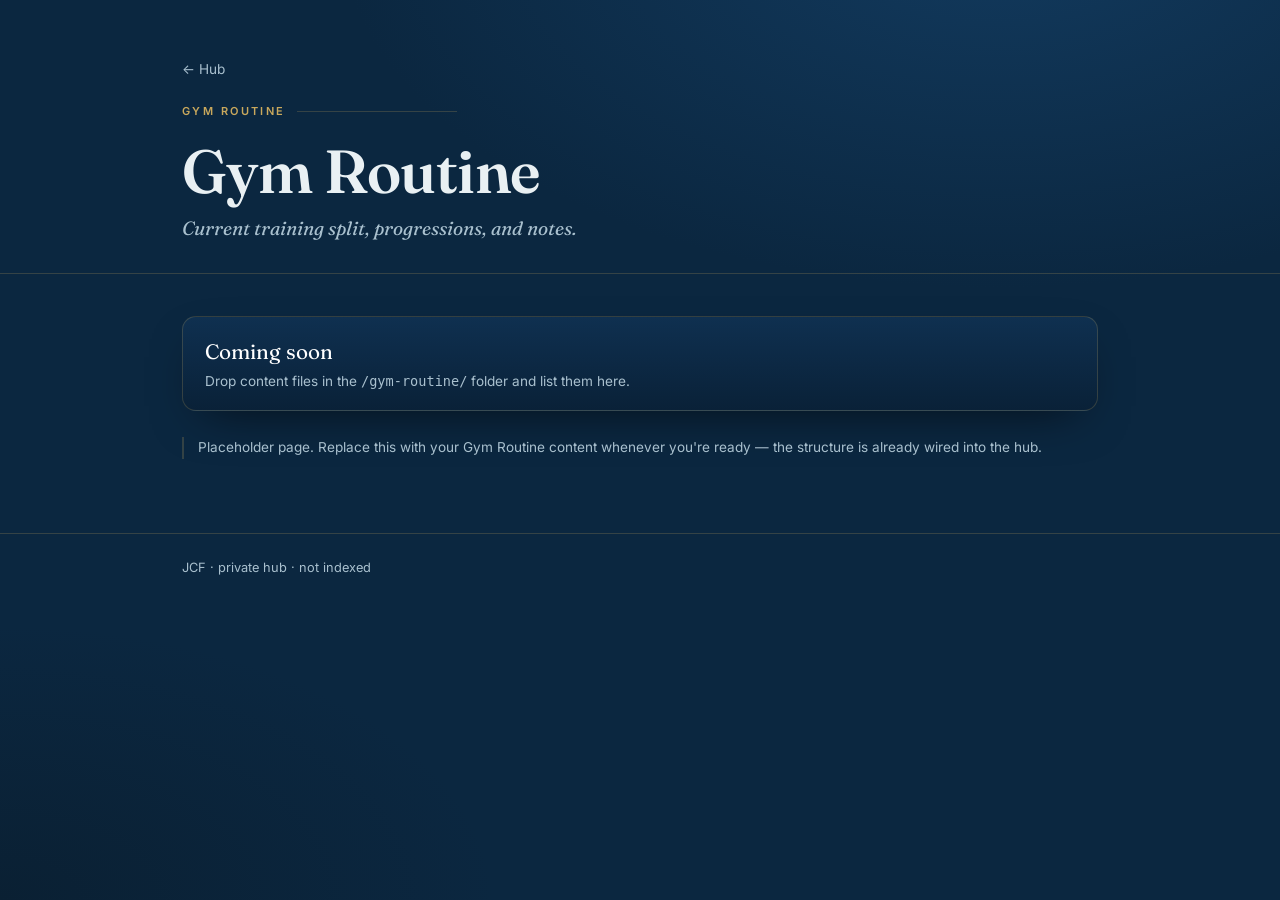
==== gym-routine/index.html @ 521d9b28 "Add files via upload" ====
<!DOCTYPE html>
<html lang="en">
<head>
<meta charset="UTF-8">
<meta name="viewport" content="width=device-width, initial-scale=1.0">
<meta name="robots" content="noindex, nofollow">
<title>Gym Routine · JCF</title>
<link rel="stylesheet" href="/assets/hub.css">
</head>
<body>
  <header class="h">
    <div class="wrap">
      <a class="back" href="../hub-655b3b7228/">&larr; Hub</a>
      <div class="eyebrow">Gym Routine</div>
      <h1 class="title">Gym Routine</h1>
      <div class="sub">Current training split, progressions, and notes.</div>
    </div>
  </header>
  <main>
    <div class="wrap">
      <div class="rows">
        <div class="row">
          <div class="meta">
            <div class="nm">Coming soon</div>
            <div class="dt">Drop content files in the <span class="mono">/gym-routine/</span> folder and list them here.</div>
          </div>
        </div>
      </div>
      <p class="note">Placeholder page. Replace this with your Gym Routine content whenever you're ready &mdash; the structure is already wired into the hub.</p>
    </div>
  </main>
  <footer><div class="wrap">JCF &middot; private hub &middot; not indexed</div></footer>
</body>
</html>
---- assets/hub.css ----
/* jcf-hub — shared styles (navy & brass) */
@import url('https://fonts.googleapis.com/css2?family=Fraunces:opsz,wght@9..144,400;9..144,500;9..144,600;9..144,700&family=Inter:wght@400;500;600&display=swap');

:root{
  --ink:#0B2740; --abyss:#071B2E; --panel:#0F3050; --panel-2:#12395E;
  --brass:#C9A85C; --brass-soft:#E4CD97; --foam:#E9F0F3; --foam-dim:#A9C0CE;
  --coral:#E58A63; --line:rgba(201,168,92,.22); --line-soft:rgba(169,192,206,.14);
  --shadow:0 18px 50px -22px rgba(0,0,0,.7); --r:14px;
}
*{box-sizing:border-box}
html{scroll-behavior:smooth}
@media (prefers-reduced-motion:reduce){html{scroll-behavior:auto}}
body{
  margin:0;min-height:100vh;color:var(--foam);
  font-family:'Inter',system-ui,-apple-system,sans-serif;font-size:16px;line-height:1.6;
  -webkit-font-smoothing:antialiased;background-attachment:fixed;
  background:
    radial-gradient(1100px 600px at 78% -8%, #123a5e 0%, rgba(18,58,94,0) 60%),
    radial-gradient(900px 500px at 0% 100%, #0a2033 0%, rgba(10,32,51,0) 55%),
    var(--ink);
}
.wrap{max-width:960px;margin:0 auto;padding:0 22px}
a{color:var(--brass-soft);text-decoration:none}
a:hover{color:#fff}
h1,h2,h3{font-family:'Fraunces',Georgia,serif;font-weight:600;line-height:1.1;margin:0}
.eyebrow{font-size:11px;letter-spacing:.22em;text-transform:uppercase;color:var(--brass);font-weight:600}
.mono{font-family:ui-monospace,'SF Mono',Menlo,Consolas,monospace}

/* header */
header.h{padding:56px 0 30px;border-bottom:1px solid var(--line)}
header.h .eyebrow{display:flex;align-items:center;gap:11px}
header.h .eyebrow::after{content:"";height:1px;flex:1;max-width:160px;background:var(--line)}
h1.title{font-size:clamp(2.4rem,7vw,3.8rem);letter-spacing:-.01em;margin:.3em 0 .12em}
.sub{color:var(--foam-dim);font-family:'Fraunces',serif;font-style:italic;font-size:clamp(1rem,2.3vw,1.2rem)}
main{padding:34px 0 60px}

/* tiles */
.tiles{display:grid;grid-template-columns:repeat(auto-fit,minmax(220px,1fr));gap:16px;margin-top:8px}
.tile{display:block;background:linear-gradient(180deg,var(--panel),var(--abyss) 135%);
  border:1px solid var(--line);border-radius:var(--r);padding:24px;box-shadow:var(--shadow);
  transition:transform .16s ease,border-color .16s ease}
.tile:hover{transform:translateY(-3px);border-color:var(--brass);text-decoration:none}
.tile .ic{font-size:1.7rem}
.tile h3{font-size:1.5rem;margin:14px 0 4px;color:#fff}
.tile p{color:var(--foam-dim);font-size:.9rem;margin:0}
.tile .go{display:inline-block;margin-top:14px;color:var(--brass-soft);font-size:.85rem;font-weight:500}
.tile.soon{opacity:.6;pointer-events:none}
.tile.soon .go{color:var(--foam-dim)}

/* list rows (section index) */
.rows{display:grid;gap:12px;margin-top:8px}
.row{display:flex;justify-content:space-between;align-items:center;gap:16px;flex-wrap:wrap;
  background:linear-gradient(180deg,var(--panel),var(--abyss) 140%);border:1px solid var(--line);
  border-radius:var(--r);padding:18px 22px;box-shadow:var(--shadow)}
.row .meta .nm{font-family:'Fraunces',serif;font-size:1.3rem;color:#fff}
.row .meta .dt{color:var(--foam-dim);font-size:.85rem;margin-top:2px}
.row .acts{display:flex;gap:9px;flex-wrap:wrap}
.btn{display:inline-flex;align-items:center;gap:8px;border:1px solid var(--brass);color:var(--brass-soft);
  border-radius:10px;padding:8px 15px;font-size:.85rem;font-weight:500;transition:.15s}
.btn:hover{background:var(--brass);color:var(--abyss);text-decoration:none}
.btn.lock{border-color:var(--line-soft);color:var(--foam-dim)}
.btn.lock:hover{background:var(--panel-2);color:#fff;border-color:var(--foam-dim)}

.back{display:inline-block;margin-bottom:22px;color:var(--foam-dim);font-size:.85rem}
.back:hover{color:var(--brass-soft)}
.note{color:var(--foam-dim);font-size:.85rem;margin-top:26px;border-left:2px solid var(--line);padding-left:14px}
footer{border-top:1px solid var(--line);padding:24px 0 50px;color:var(--foam-dim);font-size:.8rem}
:focus-visible{outline:2px solid var(--brass-soft);outline-offset:3px;border-radius:4px}
::selection{background:var(--brass);color:var(--abyss)}
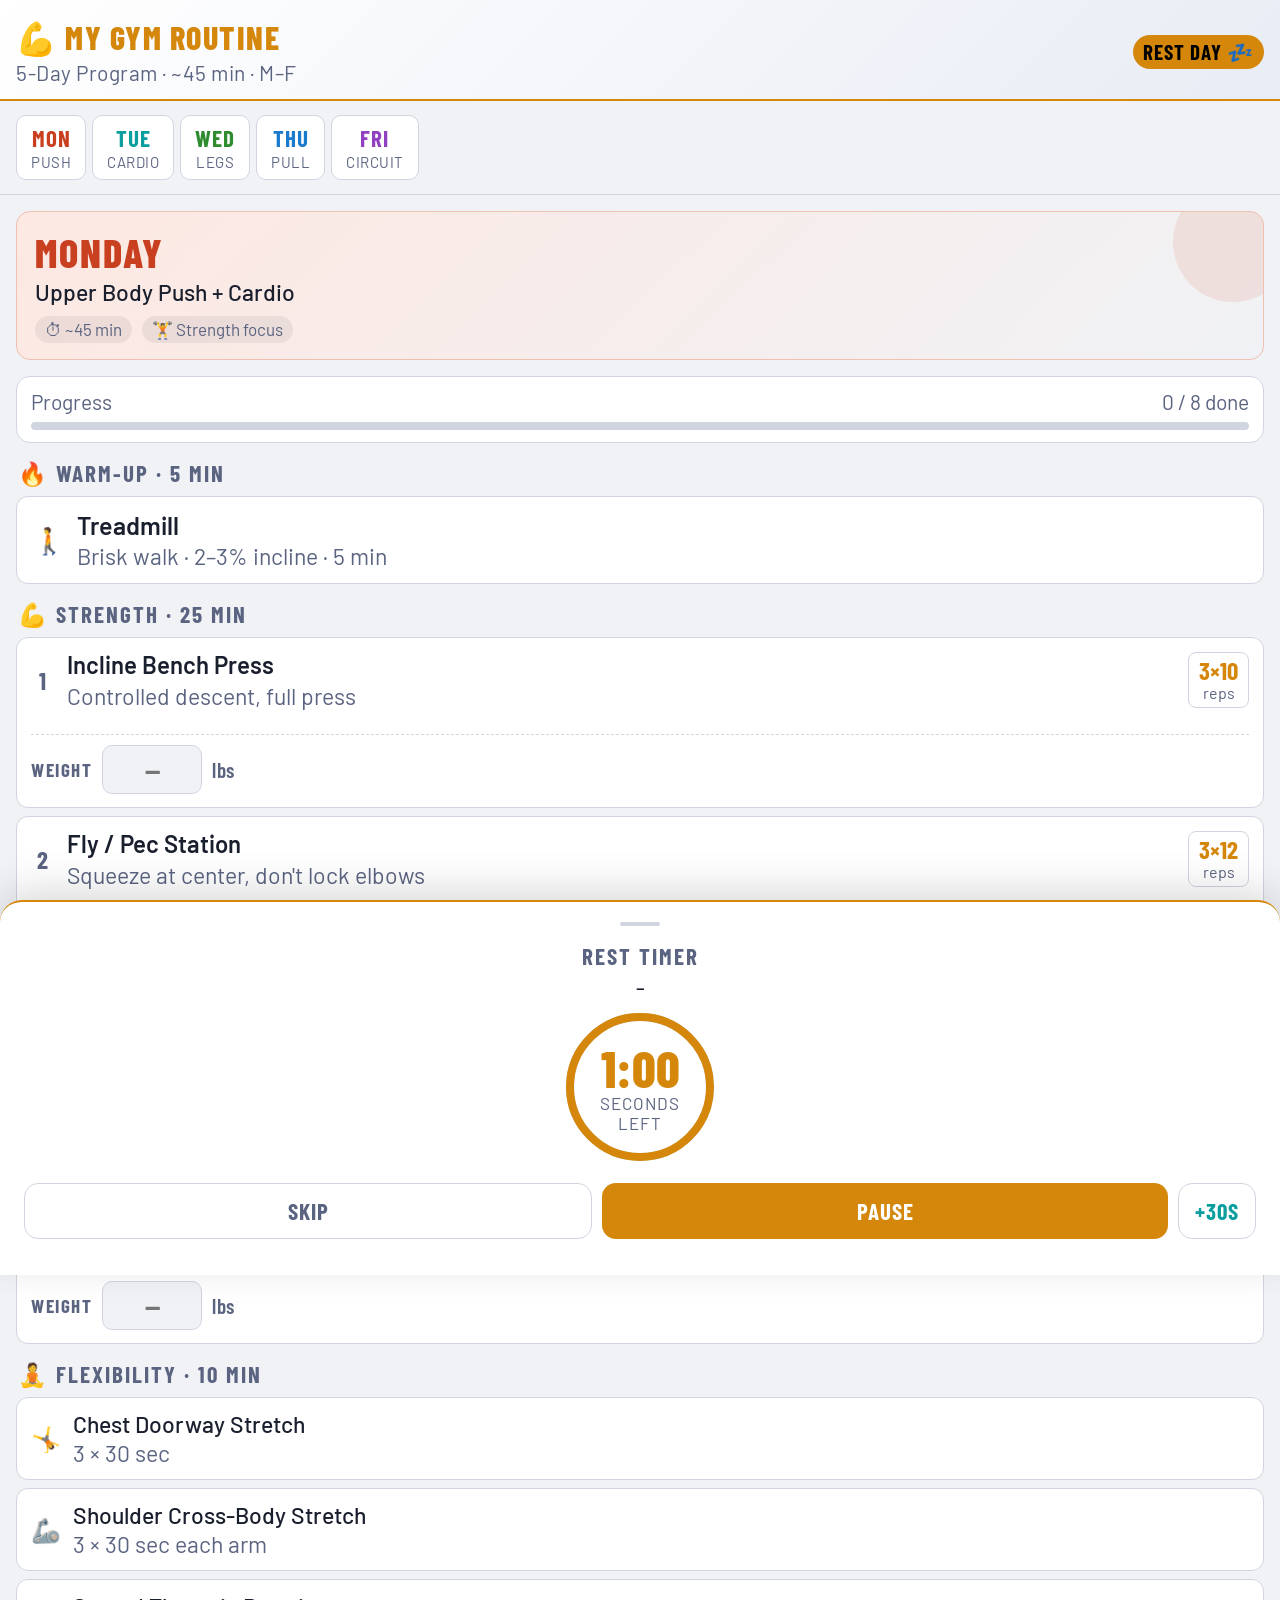
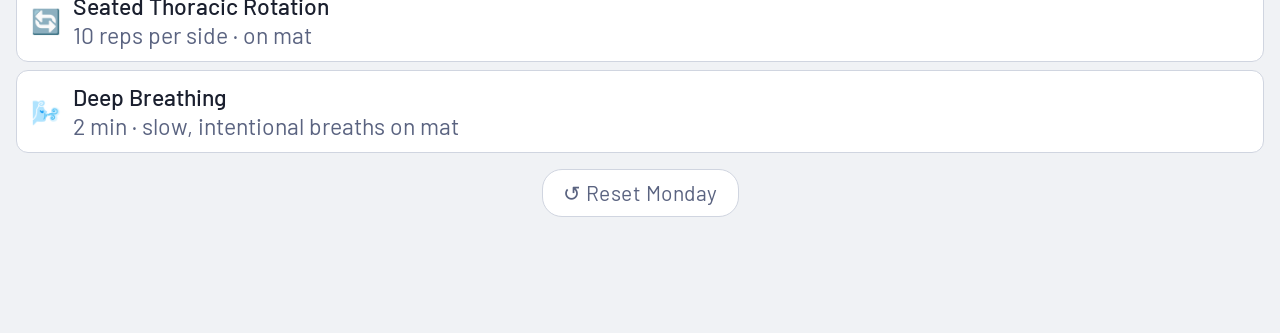
==== commit 9e9716ad: "Rename index (1).html to index.html" ====
--- a/gym-routine/index.html
+++ b/gym-routine/index.html
@@ -2,33 +2,452 @@
 <html lang="en">
 <head>
 <meta charset="UTF-8">
-<meta name="viewport" content="width=device-width, initial-scale=1.0">
-<meta name="robots" content="noindex, nofollow">
-<title>Gym Routine · JCF</title>
-<link rel="stylesheet" href="/assets/hub.css">
+<meta name="viewport" content="width=device-width, initial-scale=1.0, maximum-scale=1.0">
+<title>Your Gym Routine</title>
+<link href="https://fonts.googleapis.com/css2?family=Barlow+Condensed:wght@400;600;700;800&family=Barlow:wght@400;500;600&display=swap" rel="stylesheet">
+<style>
+  :root {
+    --bg: #f0f2f5;
+    --surface: #ffffff;
+    --card: #ffffff;
+    --border: #d0d5e0;
+    --accent: #d4870a;
+    --accent2: #0a9e9e;
+    --text: #1a1f2e;
+    --muted: #5a6380;
+    --push: #c94020;
+    --pull: #1a7acc;
+    --legs: #2e8c2e;
+    --cardio: #0a9e9e;
+    --circuit: #9040c0;
+  }
+
+  * { box-sizing: border-box; margin: 0; padding: 0; }
+
+  body {
+    background: var(--bg);
+    color: var(--text);
+    font-family: 'Barlow', sans-serif;
+    font-size: 25px;
+    min-height: 100vh;
+    padding-bottom: 80px;
+  }
+
+  .header {
+    background: linear-gradient(135deg, #ffffff 0%, #e8ecf4 100%);
+    border-bottom: 2px solid var(--accent);
+    padding: 18px 16px 14px;
+    position: sticky;
+    top: 0;
+    z-index: 100;
+  }
+  .header-top { display: flex; align-items: center; justify-content: space-between; }
+  .header h1 { font-family: 'Barlow Condensed', sans-serif; font-size: 32px; font-weight: 800; letter-spacing: 1.5px; text-transform: uppercase; color: var(--accent); }
+  .header p { font-size: 21px; color: var(--muted); margin-top: 2px; letter-spacing: 0.5px; }
+  .today-badge { background: var(--accent); color: #000; font-family: 'Barlow Condensed', sans-serif; font-weight: 700; font-size: 21px; padding: 4px 10px; border-radius: 20px; letter-spacing: 1px; text-transform: uppercase; }
+
+  .day-tabs { display: flex; gap: 6px; padding: 14px 16px 14px; overflow-x: auto; scrollbar-width: none; background: var(--bg); position: sticky; top: 72px; z-index: 99; border-bottom: 1px solid var(--border); }
+  .day-tabs::-webkit-scrollbar { display: none; }
+  .day-tab { flex-shrink: 0; background: var(--surface); border: 1.5px solid var(--border); border-radius: 10px; padding: 8px 14px; cursor: pointer; transition: all 0.2s; text-align: center; min-width: 58px; }
+  .day-tab .abbr { font-family: 'Barlow Condensed', sans-serif; font-size: 23px; font-weight: 700; letter-spacing: 1px; display: block; }
+  .day-tab .label { font-size: 15px; color: var(--muted); text-transform: uppercase; letter-spacing: 0.5px; display: block; margin-top: 1px; }
+  .day-tab.active { border-color: currentColor; background: var(--card); }
+  .day-tab.push { color: var(--push); } .day-tab.pull { color: var(--pull); } .day-tab.legs { color: var(--legs); } .day-tab.cardio { color: var(--cardio); } .day-tab.circuit { color: var(--circuit); }
+
+  .content { padding: 16px; }
+  .day-panel { display: none; }
+  .day-panel.active { display: block; }
+
+  .day-hero { border-radius: 14px; padding: 16px 18px; margin-bottom: 16px; position: relative; overflow: hidden; }
+  .day-hero::before { content: ''; position: absolute; top: -30px; right: -30px; width: 120px; height: 120px; border-radius: 50%; opacity: 0.1; background: currentColor; }
+  .day-hero.push { background: linear-gradient(135deg, #fde8e2, #f0f2f5); color: var(--push); border: 1px solid #f0c0b0; }
+  .day-hero.pull { background: linear-gradient(135deg, #e2eefa, #f0f2f5); color: var(--pull); border: 1px solid #b0ccee; }
+  .day-hero.legs { background: linear-gradient(135deg, #e2f0e2, #f0f2f5); color: var(--legs); border: 1px solid #b0d8b0; }
+  .day-hero.cardio { background: linear-gradient(135deg, #e0f4f4, #f0f2f5); color: var(--cardio); border: 1px solid #a0d8d8; }
+  .day-hero.circuit { background: linear-gradient(135deg, #f0e4fa, #f0f2f5); color: var(--circuit); border: 1px solid #d0a8ee; }
+  .day-hero .day-name { font-family: 'Barlow Condensed', sans-serif; font-size: 40px; font-weight: 800; text-transform: uppercase; letter-spacing: 2px; color: currentColor; }
+  .day-hero .day-focus { font-size: 23px; color: var(--text); margin-top: 2px; font-weight: 500; }
+  .day-hero .day-meta { display: flex; gap: 10px; margin-top: 10px; flex-wrap: wrap; }
+  .meta-pill { background: rgba(0,0,0,0.06); border-radius: 20px; padding: 3px 10px; font-size: 17px; color: var(--muted); }
+
+  .section { margin-bottom: 16px; }
+  .section-title { font-family: 'Barlow Condensed', sans-serif; font-size: 23px; font-weight: 700; letter-spacing: 2px; text-transform: uppercase; color: var(--muted); margin-bottom: 8px; padding-left: 2px; }
+
+  .exercise-list { display: flex; flex-direction: column; gap: 8px; }
+  .ex-card { background: var(--card); border: 1px solid var(--border); border-radius: 12px; padding: 13px 14px; display: flex; align-items: center; gap: 14px; cursor: pointer; transition: border-color 0.2s, background 0.2s; position: relative; }
+  .ex-card.done { opacity: 0.45; background: var(--surface); }
+  .ex-card.done .ex-name { text-decoration: line-through; }
+  .ex-num { font-family: 'Barlow Condensed', sans-serif; font-size: 25px; font-weight: 700; color: var(--muted); min-width: 22px; text-align: center; }
+  .ex-info { flex: 1; }
+  .ex-name { font-weight: 600; font-size: 24px; color: var(--text); line-height: 1.2; }
+  .ex-note { font-size: 23px; color: var(--muted); margin-top: 2px; }
+  .ex-badge { background: var(--surface); border: 1px solid var(--border); border-radius: 8px; padding: 5px 10px; text-align: center; flex-shrink: 0; }
+  .ex-badge .sets { font-family: 'Barlow Condensed', sans-serif; font-size: 25px; font-weight: 700; line-height: 1; color: var(--accent); }
+  .ex-badge .reps { font-size: 16px; color: var(--muted); }
+  .check-icon { position: absolute; right: 14px; top: 50%; transform: translateY(-50%); font-size: 21px; display: none; }
+  .ex-card.done .check-icon { display: block; }
+  .ex-card.done .ex-badge { display: none; }
+
+  .stretch-card { background: var(--card); border: 1px solid var(--border); border-radius: 12px; padding: 12px 14px; display: flex; align-items: center; gap: 12px; cursor: pointer; transition: opacity 0.2s; }
+  .stretch-card.done { opacity: 0.4; }
+  .stretch-card.done .stretch-name { text-decoration: line-through; }
+  .stretch-icon { font-size: 24px; min-width: 28px; text-align: center; }
+  .stretch-info { flex: 1; }
+  .stretch-name { font-size: 23px; font-weight: 500; }
+  .stretch-detail { font-size: 23px; color: var(--muted); margin-top: 1px; }
+  .stretch-check { font-size: 23px; margin-left: auto; display: none; }
+  .stretch-card.done .stretch-check { display: block; }
+
+  .circuit-card { background: var(--card); border: 1px solid var(--border); border-radius: 12px; padding: 13px 14px; display: flex; align-items: center; gap: 14px; cursor: pointer; }
+  .circuit-card.done { opacity: 0.4; }
+  .circuit-card.done .ex-name { text-decoration: line-through; }
+  .circuit-step { width: 36px; height: 36px; border-radius: 50%; background: var(--circuit); color: #fff; font-family: 'Barlow Condensed', sans-serif; font-size: 21px; font-weight: 800; display: flex; align-items: center; justify-content: center; flex-shrink: 0; }
+
+  .warmup-card { background: var(--card); border: 1px solid var(--border); border-radius: 12px; padding: 13px 16px; display: flex; align-items: center; gap: 12px; }
+  .warmup-icon { font-size: 26px; }
+  .warmup-text { font-size: 25px; }
+  .warmup-text strong { display: block; font-weight: 600; }
+  .warmup-text span { color: var(--muted); font-size: 23px; }
+
+  .progress-wrap { background: var(--surface); border-radius: 14px; padding: 12px 14px; margin-bottom: 16px; border: 1px solid var(--border); }
+  .progress-top { display: flex; justify-content: space-between; margin-bottom: 8px; font-size: 21px; color: var(--muted); }
+  .progress-bar-bg { background: var(--border); border-radius: 10px; height: 8px; overflow: hidden; }
+  .progress-bar-fill { height: 100%; border-radius: 10px; background: linear-gradient(90deg, var(--accent), var(--accent2)); transition: width 0.4s ease; }
+
+  .reset-btn { background: var(--surface); border: 1px solid var(--border); color: var(--muted); padding: 10px 20px; border-radius: 20px; font-family: 'Barlow', sans-serif; font-size: 21px; cursor: pointer; display: block; margin: 0 auto 20px; letter-spacing: 0.5px; }
+  .reset-btn:active { background: var(--card); }
+
+  .weight-row { display: flex; align-items: center; gap: 10px; margin-top: 10px; padding-top: 10px; border-top: 1px dashed var(--border); }
+  .weight-label { font-family: 'Barlow Condensed', sans-serif; font-size: 19px; font-weight: 700; letter-spacing: 1.5px; text-transform: uppercase; color: var(--muted); }
+  .weight-input { background: var(--bg); border: 1.5px solid var(--border); color: var(--accent); font-family: 'Barlow Condensed', sans-serif; font-weight: 700; font-size: 26px; padding: 8px 12px; border-radius: 10px; width: 100px; text-align: center; -moz-appearance: textfield; }
+  .weight-input::-webkit-outer-spin-button, .weight-input::-webkit-inner-spin-button { -webkit-appearance: none; margin: 0; }
+  .weight-input:focus { outline: none; border-color: var(--accent); background: #fff; }
+  .weight-unit { font-family: 'Barlow Condensed', sans-serif; font-size: 21px; font-weight: 600; color: var(--muted); letter-spacing: 0.5px; }
+  .weight-saved { margin-left: auto; font-size: 17px; color: var(--legs); opacity: 0; transition: opacity 0.3s; font-weight: 600; letter-spacing: 0.5px; }
+  .weight-saved.show { opacity: 1; }
+  .ex-card.has-weight, .circuit-card.has-weight { flex-wrap: wrap; }
+  .ex-card.has-weight > .ex-num, .ex-card.has-weight > .ex-info, .ex-card.has-weight > .ex-badge, .ex-card.has-weight > .check-icon { /* keep top row alignment */ }
+  .ex-card.has-weight .weight-row, .circuit-card.has-weight .weight-row { flex-basis: 100%; }
+  .ex-card.done .weight-row, .circuit-card.done .weight-row { opacity: 0.6; }
+
+  .tip-box { background: var(--card); border-left: 3px solid var(--accent); border-radius: 0 10px 10px 0; padding: 12px 14px; font-size: 19px; color: var(--muted); line-height: 1.5; margin-top: 8px; }
+  .tip-box strong { color: var(--accent); display: block; margin-bottom: 3px; font-size: 17px; letter-spacing: 1px; text-transform: uppercase; }
+  .divider { height: 1px; background: var(--border); margin: 14px 0; }
+
+  .timer-overlay { position: fixed; bottom: 0; left: 0; right: 0; z-index: 200; transform: translateY(100%); transition: transform 0.35s cubic-bezier(0.34, 1.56, 0.64, 1); }
+  .timer-overlay.visible { transform: translateY(0); }
+  .timer-sheet { background: #ffffff; border-top: 2px solid var(--accent); border-radius: 22px 22px 0 0; padding: 20px 24px 36px; box-shadow: 0 -10px 40px rgba(0,0,0,0.15); }
+  .timer-handle { width: 40px; height: 4px; background: var(--border); border-radius: 2px; margin: 0 auto 16px; }
+  .timer-label { font-family: 'Barlow Condensed', sans-serif; font-size: 23px; font-weight: 700; letter-spacing: 2px; text-transform: uppercase; color: var(--muted); text-align: center; margin-bottom: 6px; }
+  .timer-ring-wrap { display: flex; justify-content: center; margin: 8px 0 16px; }
+  .timer-ring { width: 160px; height: 160px; transform: rotate(-90deg); }
+  .timer-ring-bg { fill: none; stroke: var(--border); stroke-width: 8; }
+  .timer-ring-fill { fill: none; stroke: var(--accent); stroke-width: 8; stroke-linecap: round; stroke-dasharray: 440; stroke-dashoffset: 0; transition: stroke-dashoffset 1s linear, stroke 0.3s; }
+  .timer-ring-fill.urgent { stroke: #c94020; }
+  .timer-ring-container { position: relative; width: 160px; height: 160px; }
+  .timer-inner { position: absolute; top: 50%; left: 50%; transform: translate(-50%, -50%); text-align: center; }
+  .timer-count { font-family: 'Barlow Condensed', sans-serif; font-size: 52px; font-weight: 800; color: var(--accent); line-height: 1; transition: color 0.3s; }
+  .timer-count.urgent { color: #c94020; }
+  .timer-sublabel { font-size: 17px; color: var(--muted); letter-spacing: 1px; text-transform: uppercase; }
+  .timer-buttons { display: flex; gap: 10px; margin-top: 4px; }
+  .timer-btn { flex: 1; padding: 13px; border-radius: 14px; border: none; font-family: 'Barlow Condensed', sans-serif; font-size: 23px; font-weight: 700; letter-spacing: 1px; text-transform: uppercase; cursor: pointer; transition: opacity 0.15s, transform 0.1s; }
+  .timer-btn:active { transform: scale(0.97); opacity: 0.85; }
+  .timer-btn.primary { background: var(--accent); color: #fff; }
+  .timer-btn.secondary { background: var(--surface); color: var(--muted); border: 1px solid var(--border); }
+  .timer-btn.add { background: var(--surface); color: var(--accent2); border: 1px solid var(--border); flex: 0 0 auto; padding: 13px 16px; }
+  .timer-exercise-name { font-size: 19px; color: var(--text); text-align: center; margin-bottom: 2px; font-weight: 500; white-space: nowrap; overflow: hidden; text-overflow: ellipsis; }
+</style>
 </head>
 <body>
-  <header class="h">
-    <div class="wrap">
-      <a class="back" href="../hub-655b3b7228/">&larr; Hub</a>
-      <div class="eyebrow">Gym Routine</div>
-      <h1 class="title">Gym Routine</h1>
-      <div class="sub">Current training split, progressions, and notes.</div>
+
+<div class="header">
+  <div class="header-top">
+    <div>
+      <h1>💪 My Gym Routine</h1>
+      <p>5-Day Program · ~45 min · M–F</p>
     </div>
-  </header>
-  <main>
-    <div class="wrap">
-      <div class="rows">
-        <div class="row">
-          <div class="meta">
-            <div class="nm">Coming soon</div>
-            <div class="dt">Drop content files in the <span class="mono">/gym-routine/</span> folder and list them here.</div>
-          </div>
+    <div class="today-badge" id="todayBadge">Today</div>
+  </div>
+</div>
+
+<div class="day-tabs">
+  <div class="day-tab push" onclick="switchDay(0)"><span class="abbr">MON</span><span class="label">Push</span></div>
+  <div class="day-tab cardio" onclick="switchDay(1)"><span class="abbr">TUE</span><span class="label">Cardio</span></div>
+  <div class="day-tab legs" onclick="switchDay(2)"><span class="abbr">WED</span><span class="label">Legs</span></div>
+  <div class="day-tab pull" onclick="switchDay(3)"><span class="abbr">THU</span><span class="label">Pull</span></div>
+  <div class="day-tab circuit" onclick="switchDay(4)"><span class="abbr">FRI</span><span class="label">Circuit</span></div>
+</div>
+
+<div class="content">
+
+  <!-- MONDAY -->
+  <div class="day-panel push active" id="panel-0">
+    <div class="day-hero push"><div class="day-name">Monday</div><div class="day-focus">Upper Body Push + Cardio</div><div class="day-meta"><span class="meta-pill">⏱ ~45 min</span><span class="meta-pill">🏋️ Strength focus</span></div></div>
+    <div class="progress-wrap"><div class="progress-top"><span>Progress</span><span id="prog-0">0 / 8 done</span></div><div class="progress-bar-bg"><div class="progress-bar-fill" id="bar-0" style="width:0%"></div></div></div>
+    <div class="section"><div class="section-title">🔥 Warm-up · 5 min</div><div class="warmup-card"><div class="warmup-icon">🚶</div><div class="warmup-text"><strong>Treadmill</strong><span>Brisk walk · 2–3% incline · 5 min</span></div></div></div>
+    <div class="section"><div class="section-title">💪 Strength · 25 min</div><div class="exercise-list" id="ex-0">
+      <div class="ex-card has-weight" onclick="toggleEx(this,'0')"><div class="ex-num">1</div><div class="ex-info"><div class="ex-name">Incline Bench Press</div><div class="ex-note">Controlled descent, full press</div></div><div class="ex-badge"><div class="sets">3×10</div><div class="reps">reps</div></div><div class="check-icon">✅</div><div class="weight-row" data-key="mon-incline-bench"><span class="weight-label">Weight</span><input type="number" class="weight-input" inputmode="decimal" placeholder="—"><span class="weight-unit">lbs</span><span class="weight-saved">✓ saved</span></div></div>
+      <div class="ex-card has-weight" onclick="toggleEx(this,'0')"><div class="ex-num">2</div><div class="ex-info"><div class="ex-name">Fly / Pec Station</div><div class="ex-note">Squeeze at center, don't lock elbows</div></div><div class="ex-badge"><div class="sets">3×12</div><div class="reps">reps</div></div><div class="check-icon">✅</div><div class="weight-row" data-key="mon-pec-fly"><span class="weight-label">Weight</span><input type="number" class="weight-input" inputmode="decimal" placeholder="—"><span class="weight-unit">lbs</span><span class="weight-saved">✓ saved</span></div></div>
+      <div class="ex-card has-weight" onclick="toggleEx(this,'0')"><div class="ex-num">3</div><div class="ex-info"><div class="ex-name">Dumbbell Shoulder Press</div><div class="ex-note">Seated or standing</div></div><div class="ex-badge"><div class="sets">3×10</div><div class="reps">reps</div></div><div class="check-icon">✅</div><div class="weight-row" data-key="mon-db-shoulder"><span class="weight-label">Each DB</span><input type="number" class="weight-input" inputmode="decimal" placeholder="—"><span class="weight-unit">lbs</span><span class="weight-saved">✓ saved</span></div></div>
+      <div class="ex-card has-weight" onclick="toggleEx(this,'0')"><div class="ex-num">4</div><div class="ex-info"><div class="ex-name">Curl Machine</div><div class="ex-note">Full range of motion</div></div><div class="ex-badge"><div class="sets">2×12</div><div class="reps">reps</div></div><div class="check-icon">✅</div><div class="weight-row" data-key="mon-curl"><span class="weight-label">Weight</span><input type="number" class="weight-input" inputmode="decimal" placeholder="—"><span class="weight-unit">lbs</span><span class="weight-saved">✓ saved</span></div></div>
+    </div></div>
+    <div class="section"><div class="section-title">🧘 Flexibility · 10 min</div><div class="exercise-list" id="flex-0">
+      <div class="stretch-card" onclick="toggleStretch(this,'0')"><div class="stretch-icon">🤸</div><div class="stretch-info"><div class="stretch-name">Chest Doorway Stretch</div><div class="stretch-detail">3 × 30 sec</div></div><div class="stretch-check">✅</div></div>
+      <div class="stretch-card" onclick="toggleStretch(this,'0')"><div class="stretch-icon">🦾</div><div class="stretch-info"><div class="stretch-name">Shoulder Cross-Body Stretch</div><div class="stretch-detail">3 × 30 sec each arm</div></div><div class="stretch-check">✅</div></div>
+      <div class="stretch-card" onclick="toggleStretch(this,'0')"><div class="stretch-icon">🔄</div><div class="stretch-info"><div class="stretch-name">Seated Thoracic Rotation</div><div class="stretch-detail">10 reps per side · on mat</div></div><div class="stretch-check">✅</div></div>
+      <div class="stretch-card" onclick="toggleStretch(this,'0')"><div class="stretch-icon">🌬️</div><div class="stretch-info"><div class="stretch-name">Deep Breathing</div><div class="stretch-detail">2 min · slow, intentional breaths on mat</div></div><div class="stretch-check">✅</div></div>
+    </div></div>
+    <button class="reset-btn" onclick="resetDay('0')">↺ Reset Monday</button>
+  </div>
+
+  <!-- TUESDAY -->
+  <div class="day-panel cardio" id="panel-1">
+    <div class="day-hero cardio"><div class="day-name">Tuesday</div><div class="day-focus">Cardio Focus + Core & Balance</div><div class="day-meta"><span class="meta-pill">⏱ ~45 min</span><span class="meta-pill">🚣 Recovery day</span></div></div>
+    <div class="progress-wrap"><div class="progress-top"><span>Progress</span><span id="prog-1">0 / 8 done</span></div><div class="progress-bar-bg"><div class="progress-bar-fill" id="bar-1" style="width:0%"></div></div></div>
+    <div class="section"><div class="section-title">🚣 Cardio · 25 min</div><div class="warmup-card"><div class="warmup-icon">🚣</div><div class="warmup-text"><strong>Rowing Machine</strong><span>Alternate 5 min easy / 5 min moderate push × 5 rounds</span></div></div></div>
+    <div class="section"><div class="section-title">⚖️ Core & Balance · 10 min</div><div class="exercise-list" id="ex-1">
+      <div class="ex-card has-weight" onclick="toggleEx(this,'1')"><div class="ex-num">1</div><div class="ex-info"><div class="ex-name">Dumbbell Farmer's Carry</div><div class="ex-note">Walk across the gym floor · stand tall</div></div><div class="ex-badge"><div class="sets">3</div><div class="reps">passes</div></div><div class="check-icon">✅</div><div class="weight-row" data-key="tue-farmers"><span class="weight-label">Each DB</span><input type="number" class="weight-input" inputmode="decimal" placeholder="—"><span class="weight-unit">lbs</span><span class="weight-saved">✓ saved</span></div></div>
+      <div class="ex-card" onclick="toggleEx(this,'1')"><div class="ex-num">2</div><div class="ex-info"><div class="ex-name">Single-Leg Balance Stand</div><div class="ex-note">Near a wall if needed at first</div></div><div class="ex-badge"><div class="sets">3×20s</div><div class="reps">each leg</div></div><div class="check-icon">✅</div></div>
+      <div class="ex-card" onclick="toggleEx(this,'1')"><div class="ex-num">3</div><div class="ex-info"><div class="ex-name">Dead Bug</div><div class="ex-note">Slow, controlled · press low back to mat</div></div><div class="ex-badge"><div class="sets">3×8</div><div class="reps">per side</div></div><div class="check-icon">✅</div></div>
+      <div class="ex-card" onclick="toggleEx(this,'1')"><div class="ex-num">4</div><div class="ex-info"><div class="ex-name">Hip Flexor Kneeling Stretch</div><div class="ex-note">Lunge position, back knee on mat</div></div><div class="ex-badge"><div class="sets">2×30s</div><div class="reps">each side</div></div><div class="check-icon">✅</div></div>
+    </div></div>
+    <div class="section"><div class="section-title">🧘 Flexibility · 10 min</div><div class="exercise-list" id="flex-1">
+      <div class="stretch-card" onclick="toggleStretch(this,'1')"><div class="stretch-icon">🦵</div><div class="stretch-info"><div class="stretch-name">Hamstring Mat Stretch</div><div class="stretch-detail">3 × 30 sec</div></div><div class="stretch-check">✅</div></div>
+      <div class="stretch-card" onclick="toggleStretch(this,'1')"><div class="stretch-icon">🍑</div><div class="stretch-info"><div class="stretch-name">Piriformis Figure-4 Stretch</div><div class="stretch-detail">3 × 30 sec each side</div></div><div class="stretch-check">✅</div></div>
+      <div class="stretch-card" onclick="toggleStretch(this,'1')"><div class="stretch-icon">🐱</div><div class="stretch-info"><div class="stretch-name">Cat / Cow</div><div class="stretch-detail">10 slow reps · breathe through each</div></div><div class="stretch-check">✅</div></div>
+      <div class="stretch-card" onclick="toggleStretch(this,'1')"><div class="stretch-icon">🌬️</div><div class="stretch-info"><div class="stretch-name">Deep Breathing</div><div class="stretch-detail">2 min · on mat</div></div><div class="stretch-check">✅</div></div>
+    </div></div>
+    <button class="reset-btn" onclick="resetDay('1')">↺ Reset Tuesday</button>
+  </div>
+
+  <!-- WEDNESDAY -->
+  <div class="day-panel legs" id="panel-2">
+    <div class="day-hero legs"><div class="day-name">Wednesday</div><div class="day-focus">Lower Body</div><div class="day-meta"><span class="meta-pill">⏱ ~45 min</span><span class="meta-pill">🦵 Legs focus</span></div></div>
+    <div class="progress-wrap"><div class="progress-top"><span>Progress</span><span id="prog-2">0 / 8 done</span></div><div class="progress-bar-bg"><div class="progress-bar-fill" id="bar-2" style="width:0%"></div></div></div>
+    <div class="section"><div class="section-title">🔥 Warm-up · 5 min</div><div class="warmup-card"><div class="warmup-icon">🚶</div><div class="warmup-text"><strong>Treadmill</strong><span>Easy pace · flat or light incline · 5 min</span></div></div></div>
+    <div class="section"><div class="section-title">🦵 Strength · 25 min</div><div class="exercise-list" id="ex-2">
+      <div class="ex-card has-weight" onclick="toggleEx(this,'2')"><div class="ex-num">1</div><div class="ex-info"><div class="ex-name">Leg Press</div><div class="ex-note">Feet shoulder-width · full range</div></div><div class="ex-badge"><div class="sets">3×12</div><div class="reps">reps</div></div><div class="check-icon">✅</div><div class="weight-row" data-key="wed-leg-press"><span class="weight-label">Weight</span><input type="number" class="weight-input" inputmode="decimal" placeholder="—"><span class="weight-unit">lbs</span><span class="weight-saved">✓ saved</span></div></div>
+      <div class="ex-card has-weight" onclick="toggleEx(this,'2')"><div class="ex-num">2</div><div class="ex-info"><div class="ex-name">Quad Extension</div><div class="ex-note">Leg lift machine · slow return</div></div><div class="ex-badge"><div class="sets">3×12</div><div class="reps">reps</div></div><div class="check-icon">✅</div><div class="weight-row" data-key="wed-quad-ext"><span class="weight-label">Weight</span><input type="number" class="weight-input" inputmode="decimal" placeholder="—"><span class="weight-unit">lbs</span><span class="weight-saved">✓ saved</span></div></div>
+      <div class="ex-card has-weight" onclick="toggleEx(this,'2')"><div class="ex-num">3</div><div class="ex-info"><div class="ex-name">Leg Curl / Hamstring</div><div class="ex-note">Controlled · don't rush the curl</div></div><div class="ex-badge"><div class="sets">3×12</div><div class="reps">reps</div></div><div class="check-icon">✅</div><div class="weight-row" data-key="wed-leg-curl"><span class="weight-label">Weight</span><input type="number" class="weight-input" inputmode="decimal" placeholder="—"><span class="weight-unit">lbs</span><span class="weight-saved">✓ saved</span></div></div>
+      <div class="ex-card has-weight" onclick="toggleEx(this,'2')"><div class="ex-num">4</div><div class="ex-info"><div class="ex-name">Squat Rack</div><div class="ex-note">Goblet squat or back squat · your call</div></div><div class="ex-badge"><div class="sets">3×10</div><div class="reps">reps</div></div><div class="check-icon">✅</div><div class="weight-row" data-key="wed-squat"><span class="weight-label">Weight</span><input type="number" class="weight-input" inputmode="decimal" placeholder="—"><span class="weight-unit">lbs</span><span class="weight-saved">✓ saved</span></div></div>
+    </div></div>
+    <div class="section"><div class="section-title">🧘 Flexibility · 10 min</div><div class="exercise-list" id="flex-2">
+      <div class="stretch-card" onclick="toggleStretch(this,'2')"><div class="stretch-icon">🦵</div><div class="stretch-info"><div class="stretch-name">Standing Quad Stretch</div><div class="stretch-detail">3 × 30 sec each leg</div></div><div class="stretch-check">✅</div></div>
+      <div class="stretch-card" onclick="toggleStretch(this,'2')"><div class="stretch-icon">🪑</div><div class="stretch-info"><div class="stretch-name">Seated Hamstring Stretch</div><div class="stretch-detail">3 × 30 sec</div></div><div class="stretch-check">✅</div></div>
+      <div class="stretch-card" onclick="toggleStretch(this,'2')"><div class="stretch-icon">🧱</div><div class="stretch-info"><div class="stretch-name">Calf Stretch (wall)</div><div class="stretch-detail">2 × 30 sec each leg</div></div><div class="stretch-check">✅</div></div>
+      <div class="stretch-card" onclick="toggleStretch(this,'2')"><div class="stretch-icon">🏃</div><div class="stretch-info"><div class="stretch-name">Hip Flexor Lunge Stretch</div><div class="stretch-detail">2 × 30 sec each side</div></div><div class="stretch-check">✅</div></div>
+    </div></div>
+    <button class="reset-btn" onclick="resetDay('2')">↺ Reset Wednesday</button>
+  </div>
+
+  <!-- THURSDAY -->
+  <div class="day-panel pull" id="panel-3">
+    <div class="day-hero pull"><div class="day-name">Thursday</div><div class="day-focus">Upper Body Pull + Cardio</div><div class="day-meta"><span class="meta-pill">⏱ ~45 min</span><span class="meta-pill">🏋️ Strength focus</span></div></div>
+    <div class="progress-wrap"><div class="progress-top"><span>Progress</span><span id="prog-3">0 / 8 done</span></div><div class="progress-bar-bg"><div class="progress-bar-fill" id="bar-3" style="width:0%"></div></div></div>
+    <div class="section"><div class="section-title">🔥 Warm-up · 5 min</div><div class="warmup-card"><div class="warmup-icon">⛰️</div><div class="warmup-text"><strong>Treadmill — Incline</strong><span>Slower pace · 5–6% incline · 5 min</span></div></div></div>
+    <div class="section"><div class="section-title">💪 Strength · 25 min</div><div class="exercise-list" id="ex-3">
+      <div class="ex-card has-weight" onclick="toggleEx(this,'3')"><div class="ex-num">1</div><div class="ex-info"><div class="ex-name">Assisted Pull-up Machine</div><div class="ex-note">Full hang to chin over bar · less assist = harder</div></div><div class="ex-badge"><div class="sets">3×8</div><div class="reps">reps</div></div><div class="check-icon">✅</div><div class="weight-row" data-key="thu-assist-pullup"><span class="weight-label">Assist</span><input type="number" class="weight-input" inputmode="decimal" placeholder="—"><span class="weight-unit">lbs</span><span class="weight-saved">✓ saved</span></div></div>
+      <div class="ex-card has-weight" onclick="toggleEx(this,'3')"><div class="ex-num">2</div><div class="ex-info"><div class="ex-name">Lat Pulldown</div><div class="ex-note">Pull to upper chest · lean back slightly</div></div><div class="ex-badge"><div class="sets">3×12</div><div class="reps">reps</div></div><div class="check-icon">✅</div><div class="weight-row" data-key="thu-lat-pulldown"><span class="weight-label">Weight</span><input type="number" class="weight-input" inputmode="decimal" placeholder="—"><span class="weight-unit">lbs</span><span class="weight-saved">✓ saved</span></div></div>
+      <div class="ex-card has-weight" onclick="toggleEx(this,'3')"><div class="ex-num">3</div><div class="ex-info"><div class="ex-name">Seated Cable Row</div><div class="ex-note">Squeeze shoulder blades at end</div></div><div class="ex-badge"><div class="sets">3×12</div><div class="reps">reps</div></div><div class="check-icon">✅</div><div class="weight-row" data-key="thu-seated-row"><span class="weight-label">Weight</span><input type="number" class="weight-input" inputmode="decimal" placeholder="—"><span class="weight-unit">lbs</span><span class="weight-saved">✓ saved</span></div></div>
+      <div class="ex-card has-weight" onclick="toggleEx(this,'3')"><div class="ex-num">4</div><div class="ex-info"><div class="ex-name">Dumbbell Rear Delt Fly</div><div class="ex-note">Hinge forward · elbows slightly bent</div></div><div class="ex-badge"><div class="sets">2×12</div><div class="reps">reps</div></div><div class="check-icon">✅</div><div class="weight-row" data-key="thu-rear-delt"><span class="weight-label">Each DB</span><input type="number" class="weight-input" inputmode="decimal" placeholder="—"><span class="weight-unit">lbs</span><span class="weight-saved">✓ saved</span></div></div>
+    </div></div>
+    <div class="section"><div class="section-title">🧘 Flexibility · 10 min</div><div class="exercise-list" id="flex-3">
+      <div class="stretch-card" onclick="toggleStretch(this,'3')"><div class="stretch-icon">🙋</div><div class="stretch-info"><div class="stretch-name">Lat Stretch (arm overhead, wall)</div><div class="stretch-detail">3 × 30 sec each side</div></div><div class="stretch-check">✅</div></div>
+      <div class="stretch-card" onclick="toggleStretch(this,'3')"><div class="stretch-icon">🔓</div><div class="stretch-info"><div class="stretch-name">Chest-Up Thoracic Opener</div><div class="stretch-detail">10 reps · on mat</div></div><div class="stretch-check">✅</div></div>
+      <div class="stretch-card" onclick="toggleStretch(this,'3')"><div class="stretch-icon">↔️</div><div class="stretch-info"><div class="stretch-name">Neck Side Stretch</div><div class="stretch-detail">2 × 20 sec each side · gentle</div></div><div class="stretch-check">✅</div></div>
+      <div class="stretch-card" onclick="toggleStretch(this,'3')"><div class="stretch-icon">🤲</div><div class="stretch-info"><div class="stretch-name">Wrist & Forearm Stretches</div><div class="stretch-detail">1 min total · both directions</div></div><div class="stretch-check">✅</div></div>
+    </div></div>
+    <button class="reset-btn" onclick="resetDay('3')">↺ Reset Thursday</button>
+  </div>
+
+  <!-- FRIDAY -->
+  <div class="day-panel circuit" id="panel-4">
+    <div class="day-hero circuit"><div class="day-name">Friday</div><div class="day-focus">Full Body Circuit — The Fun Day</div><div class="day-meta"><span class="meta-pill">⏱ ~45 min</span><span class="meta-pill">🔥 3 rounds</span></div></div>
+    <div class="progress-wrap"><div class="progress-top"><span>Progress</span><span id="prog-4">0 / 10 done</span></div><div class="progress-bar-bg"><div class="progress-bar-fill" id="bar-4" style="width:0%"></div></div></div>
+    <div class="tip-box"><strong>⚡ How it works</strong>Complete all 6 exercises back-to-back = 1 round. Rest 60 seconds. Repeat 3 times total. Keep moving — this is what makes Friday fun.</div>
+    <div class="divider"></div>
+    <div class="section"><div class="section-title">🔄 Circuit · 3 Rounds</div><div class="exercise-list" id="ex-4">
+      <div class="circuit-card" onclick="toggleEx(this,'4')"><div class="circuit-step">1</div><div class="ex-info"><div class="ex-name">Rowing Machine</div><div class="ex-note">3 min · moderate pace</div></div><div class="check-icon" style="display:none">✅</div></div>
+      <div class="circuit-card has-weight" onclick="toggleEx(this,'4')"><div class="circuit-step">2</div><div class="ex-info"><div class="ex-name">Dumbbell Goblet Squat</div><div class="ex-note">12 reps · chest up, heels down</div></div><div class="check-icon" style="display:none">✅</div><div class="weight-row" data-key="fri-goblet"><span class="weight-label">DB</span><input type="number" class="weight-input" inputmode="decimal" placeholder="—"><span class="weight-unit">lbs</span><span class="weight-saved">✓ saved</span></div></div>
+      <div class="circuit-card has-weight" onclick="toggleEx(this,'4')"><div class="circuit-step">3</div><div class="ex-info"><div class="ex-name">Dumbbell Bent-Over Row</div><div class="ex-note">12 reps each side</div></div><div class="check-icon" style="display:none">✅</div><div class="weight-row" data-key="fri-bent-row"><span class="weight-label">Each DB</span><input type="number" class="weight-input" inputmode="decimal" placeholder="—"><span class="weight-unit">lbs</span><span class="weight-saved">✓ saved</span></div></div>
+      <div class="circuit-card has-weight" onclick="toggleEx(this,'4')"><div class="circuit-step">4</div><div class="ex-info"><div class="ex-name">Dumbbell Walking Lunges</div><div class="ex-note">10 steps each leg</div></div><div class="check-icon" style="display:none">✅</div><div class="weight-row" data-key="fri-lunges"><span class="weight-label">Each DB</span><input type="number" class="weight-input" inputmode="decimal" placeholder="—"><span class="weight-unit">lbs</span><span class="weight-saved">✓ saved</span></div></div>
+      <div class="circuit-card has-weight" onclick="toggleEx(this,'4')"><div class="circuit-step">5</div><div class="ex-info"><div class="ex-name">Assisted Pull-up</div><div class="ex-note">8 reps · full range · less assist = harder</div></div><div class="check-icon" style="display:none">✅</div><div class="weight-row" data-key="fri-assist-pullup"><span class="weight-label">Assist</span><input type="number" class="weight-input" inputmode="decimal" placeholder="—"><span class="weight-unit">lbs</span><span class="weight-saved">✓ saved</span></div></div>
+      <div class="circuit-card" onclick="toggleEx(this,'4')"><div class="circuit-step">6</div><div class="ex-info"><div class="ex-name">Incline Treadmill Walk</div><div class="ex-note">3 min · active recovery between rounds</div></div><div class="check-icon" style="display:none">✅</div></div>
+    </div></div>
+    <div class="section"><div class="section-title">🧘 Wind-Down · 10 min</div><div class="exercise-list" id="flex-4">
+      <div class="stretch-card" onclick="toggleStretch(this,'4')"><div class="stretch-icon">✨</div><div class="stretch-info"><div class="stretch-name">Full Body Stretch — Your Choice</div><div class="stretch-detail">Pick whatever feels tight from the week</div></div><div class="stretch-check">✅</div></div>
+      <div class="stretch-card" onclick="toggleStretch(this,'4')"><div class="stretch-icon">🌬️</div><div class="stretch-info"><div class="stretch-name">Deep Breathing on Mat</div><div class="stretch-detail">2 min · you earned it</div></div><div class="stretch-check">✅</div></div>
+      <div class="stretch-card" onclick="toggleStretch(this,'4')"><div class="stretch-icon">🏆</div><div class="stretch-info"><div class="stretch-name">Reflect on the week</div><div class="stretch-detail">What felt good? What to push next week?</div></div><div class="stretch-check">✅</div></div>
+    </div></div>
+    <div class="tip-box" style="margin-top:12px"><strong>📝 Coach's note</strong>Scale Friday's intensity to how the week felt. Some weeks you push hard, some you cruise. Both are wins.</div>
+    <button class="reset-btn" onclick="resetDay('4')">↺ Reset Friday</button>
+  </div>
+
+</div>
+
+<!-- REST TIMER -->
+<div class="timer-overlay" id="timerOverlay">
+  <div class="timer-sheet">
+    <div class="timer-handle"></div>
+    <div class="timer-label">Rest Timer</div>
+    <div class="timer-exercise-name" id="timerExName">–</div>
+    <div class="timer-ring-wrap">
+      <div class="timer-ring-container">
+        <svg class="timer-ring" viewBox="0 0 160 160">
+          <circle class="timer-ring-bg" cx="80" cy="80" r="70"/>
+          <circle class="timer-ring-fill" id="timerRingFill" cx="80" cy="80" r="70"/>
+        </svg>
+        <div class="timer-inner">
+          <div class="timer-count" id="timerCount">1:00</div>
+          <div class="timer-sublabel">seconds left</div>
         </div>
       </div>
-      <p class="note">Placeholder page. Replace this with your Gym Routine content whenever you're ready &mdash; the structure is already wired into the hub.</p>
     </div>
-  </main>
-  <footer><div class="wrap">JCF &middot; private hub &middot; not indexed</div></footer>
+    <div class="timer-buttons">
+      <button class="timer-btn secondary" onclick="dismissTimer()">Skip</button>
+      <button class="timer-btn primary" id="timerPauseBtn" onclick="togglePause()">Pause</button>
+      <button class="timer-btn add" onclick="addTime(30)">+30s</button>
+    </div>
+  </div>
+</div>
+
+<script>
+  const TOTAL = ['8','8','8','8','10'];
+  const REST_DURATION = 60;
+  let timerInterval = null, timerRemaining = REST_DURATION, timerTotal = REST_DURATION, timerPaused = false;
+  const CIRCUMFERENCE = 2 * Math.PI * 70;
+
+  // ===== WEIGHT PERSISTENCE =====
+  // Saved weights survive Reset, browser close, everything.
+  const WEIGHT_KEY = 'gym-routine-weights-v1';
+  function loadWeights() { try { const raw = localStorage.getItem(WEIGHT_KEY); return raw ? JSON.parse(raw) : {}; } catch(e) { return {}; } }
+  function saveWeights(w) { try { localStorage.setItem(WEIGHT_KEY, JSON.stringify(w)); } catch(e) {} }
+  function initWeightInputs() {
+    const weights = loadWeights();
+    document.querySelectorAll('.weight-row').forEach(row => {
+      const key = row.dataset.key;
+      const input = row.querySelector('.weight-input');
+      const saved = row.querySelector('.weight-saved');
+      if (!key || !input) return;
+      if (weights[key] !== undefined && weights[key] !== '') input.value = weights[key];
+      // Only stop propagation on the input itself, so tapping it doesn't toggle
+      // the card. Tapping elsewhere on the card (including blank space in the
+      // weight row) should still check the exercise off and start the timer.
+      ['click','mousedown','touchstart','touchend','pointerdown'].forEach(ev => {
+        input.addEventListener(ev, e => e.stopPropagation());
+      });
+      let t;
+      input.addEventListener('input', () => {
+        const all = loadWeights();
+        all[key] = input.value;
+        saveWeights(all);
+        clearTimeout(t);
+        saved.classList.add('show');
+        t = setTimeout(() => saved.classList.remove('show'), 1500);
+      });
+    });
+  }
+
+  function updateProgress(day) {
+    const exCards = document.querySelectorAll('#ex-'+day+' .ex-card, #ex-'+day+' .circuit-card');
+    const strCards = document.querySelectorAll('#flex-'+day+' .stretch-card');
+    let done = 0;
+    exCards.forEach(c => { if(c.classList.contains('done')) done++; });
+    strCards.forEach(c => { if(c.classList.contains('done')) done++; });
+    const pct = Math.round((done/parseInt(TOTAL[day]))*100);
+    document.getElementById('bar-'+day).style.width = pct+'%';
+    document.getElementById('prog-'+day).textContent = done+' / '+TOTAL[day]+' done';
+  }
+
+  function startTimer(name) {
+    clearInterval(timerInterval);
+    timerRemaining = timerTotal = REST_DURATION;
+    timerPaused = false;
+    document.getElementById('timerExName').textContent = 'After: ' + name;
+    document.getElementById('timerPauseBtn').textContent = 'Pause';
+    document.getElementById('timerOverlay').classList.add('visible');
+    renderTimer();
+    timerInterval = setInterval(tickTimer, 1000);
+  }
+
+  function tickTimer() {
+    if (timerPaused) return;
+    timerRemaining--;
+    renderTimer();
+    if (timerRemaining <= 0) {
+      clearInterval(timerInterval);
+      if (navigator.vibrate) navigator.vibrate([200, 100, 200]);
+      setTimeout(dismissTimer, 800);
+    }
+  }
+
+  function renderTimer() {
+    const m = Math.floor(timerRemaining/60), s = timerRemaining%60;
+    const countEl = document.getElementById('timerCount');
+    const ringEl = document.getElementById('timerRingFill');
+    countEl.textContent = m+':'+String(s).padStart(2,'0');
+    ringEl.style.strokeDasharray = CIRCUMFERENCE;
+    ringEl.style.strokeDashoffset = CIRCUMFERENCE*(1-timerRemaining/timerTotal);
+    const urgent = timerRemaining <= 10;
+    countEl.classList.toggle('urgent', urgent);
+    ringEl.classList.toggle('urgent', urgent);
+  }
+
+  function togglePause() {
+    timerPaused = !timerPaused;
+    document.getElementById('timerPauseBtn').textContent = timerPaused ? 'Resume' : 'Pause';
+  }
+
+  function addTime(s) {
+    timerRemaining = Math.min(timerRemaining+s, 300);
+    timerTotal = Math.max(timerTotal, timerRemaining);
+    renderTimer();
+  }
+
+  function dismissTimer() {
+    clearInterval(timerInterval);
+    document.getElementById('timerOverlay').classList.remove('visible');
+  }
+
+  function toggleEx(el, day) {
+    const wasUnchecked = !el.classList.contains('done');
+    el.classList.toggle('done');
+    const check = el.querySelector('.check-icon');
+    if (check) check.style.display = el.classList.contains('done') ? 'block' : 'none';
+    updateProgress(day);
+    if (wasUnchecked) startTimer(el.querySelector('.ex-name') ? el.querySelector('.ex-name').textContent : 'Set');
+    else dismissTimer();
+  }
+
+  function toggleStretch(el, day) {
+    el.classList.toggle('done');
+    const check = el.querySelector('.stretch-check');
+    if (check) check.style.display = el.classList.contains('done') ? 'block' : 'none';
+    updateProgress(day);
+  }
+
+  function resetDay(day) {
+    dismissTimer();
+    document.querySelectorAll('#ex-'+day+' .ex-card, #ex-'+day+' .circuit-card').forEach(c => { c.classList.remove('done'); const ch=c.querySelector('.check-icon'); if(ch) ch.style.display='none'; });
+    document.querySelectorAll('#flex-'+day+' .stretch-card').forEach(c => { c.classList.remove('done'); const ch=c.querySelector('.stretch-check'); if(ch) ch.style.display='none'; });
+    updateProgress(day);
+  }
+
+  function switchDay(idx) {
+    document.querySelectorAll('.day-panel').forEach((p,i) => p.classList.toggle('active', i===idx));
+    document.querySelectorAll('.day-tab').forEach((t,i) => t.classList.toggle('active', i===idx));
+  }
+
+  function autoDay() {
+    const map = {1:0,2:1,3:2,4:3,5:4};
+    const d = new Date().getDay();
+    const badge = document.getElementById('todayBadge');
+    if (map[d] !== undefined) { switchDay(map[d]); badge.textContent = 'Today: '+['Monday','Tuesday','Wednesday','Thursday','Friday'][map[d]]; }
+    else badge.textContent = 'Rest Day 💤';
+  }
+
+  initWeightInputs();
+  autoDay();
+</script>
 </body>
 </html>
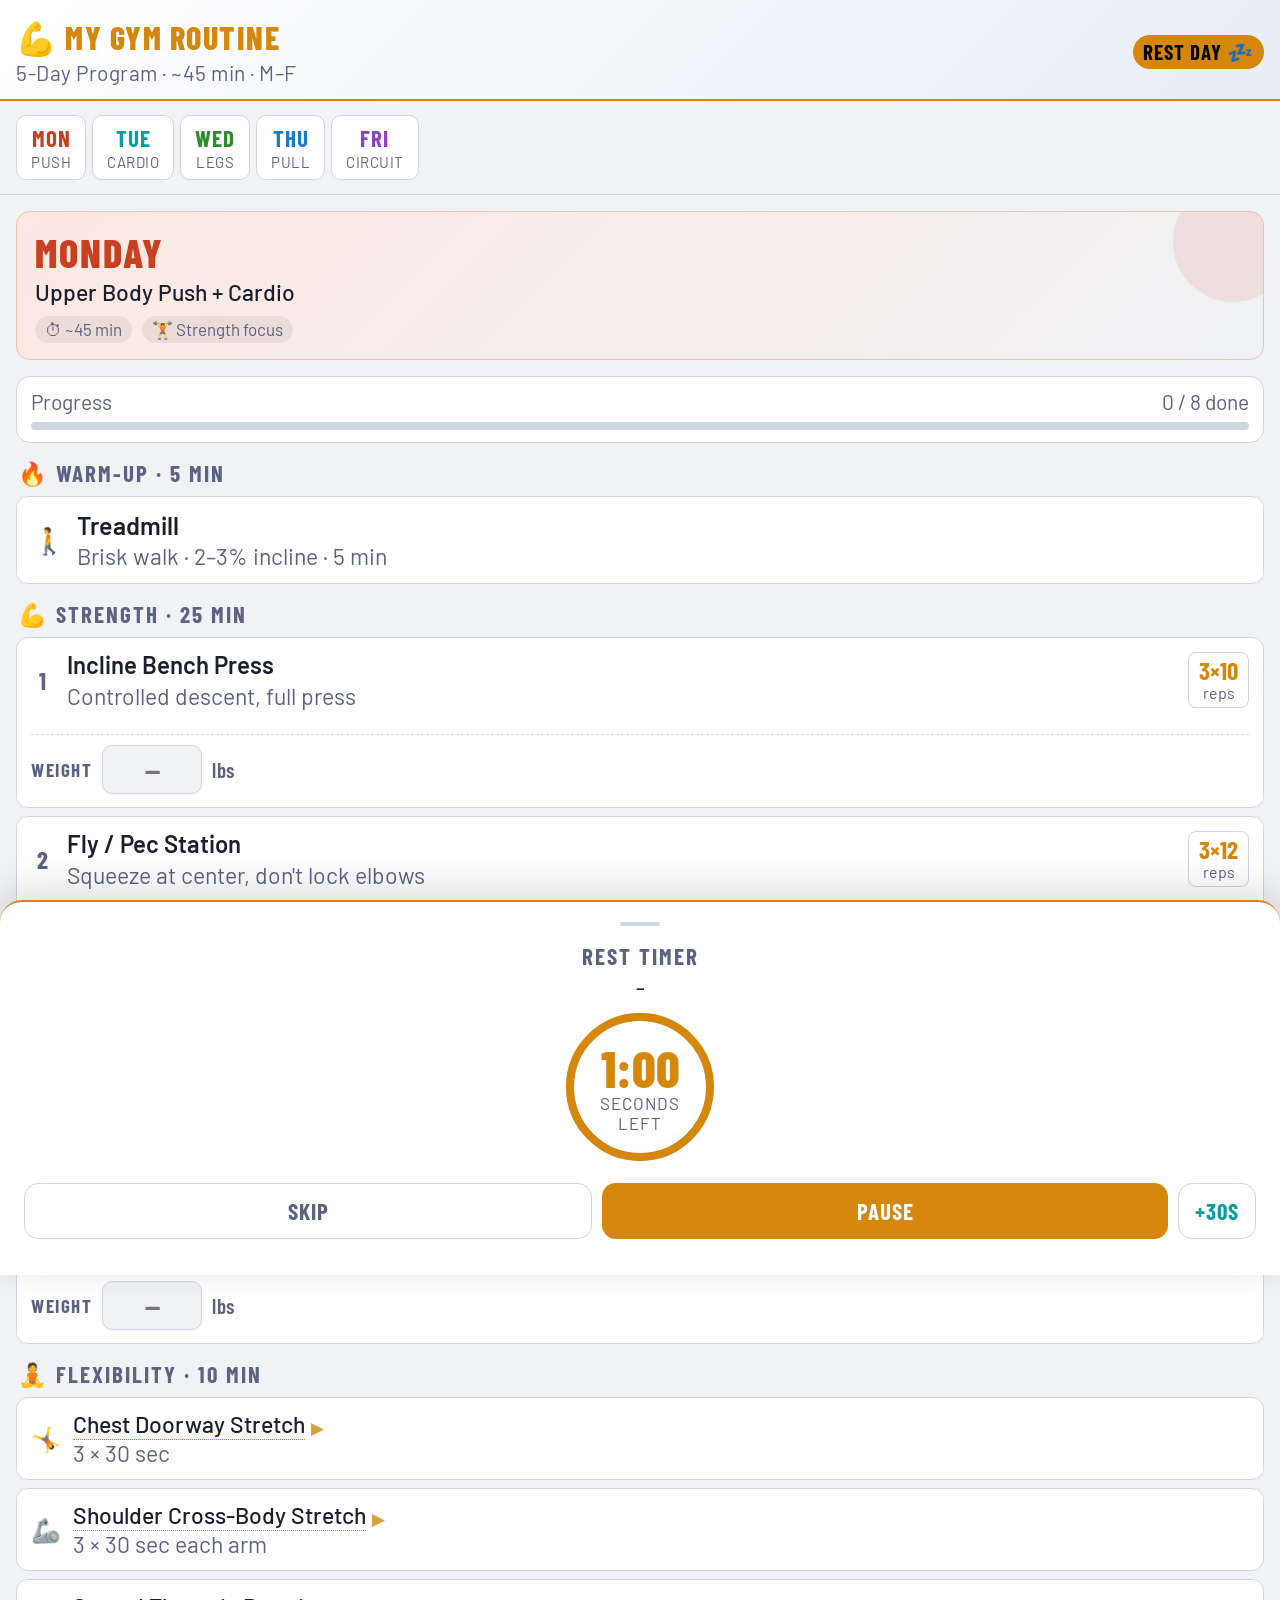
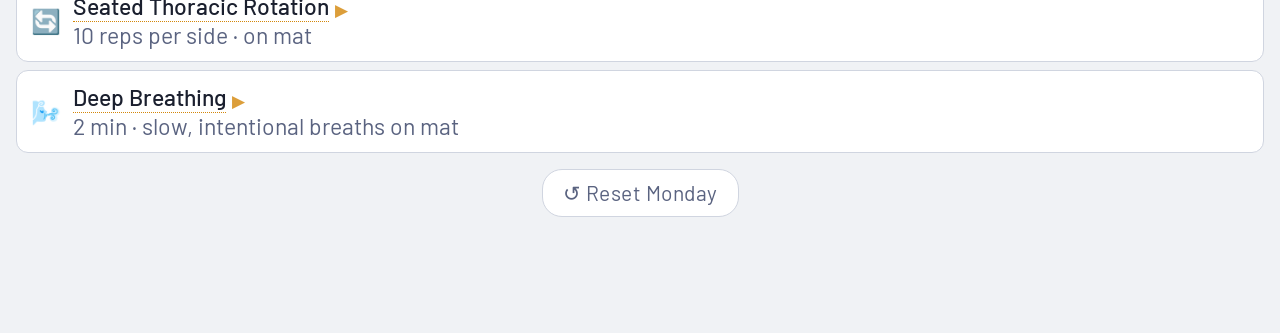
==== commit 9a4d8424: "Add video links to stretch cards in index.html Updated stretch cards to include links to video tutor" ====
--- a/gym-routine/index.html
+++ b/gym-routine/index.html
@@ -91,6 +91,9 @@
   .stretch-card { background: var(--card); border: 1px solid var(--border); border-radius: 12px; padding: 12px 14px; display: flex; align-items: center; gap: 12px; cursor: pointer; transition: opacity 0.2s; }
   .stretch-card.done { opacity: 0.4; }
   .stretch-card.done .stretch-name { text-decoration: line-through; }
+  .stretch-name a { color: var(--text); text-decoration: none; border-bottom: 1.5px dotted var(--accent); padding-bottom: 1px; }
+  .stretch-name a:hover, .stretch-name a:active { color: var(--accent); }
+  .stretch-name .video-icon { color: var(--accent); font-size: 0.75em; margin-left: 6px; vertical-align: middle; opacity: 0.8; }
   .stretch-icon { font-size: 24px; min-width: 28px; text-align: center; }
   .stretch-info { flex: 1; }
   .stretch-name { font-size: 23px; font-weight: 500; }
@@ -192,10 +195,10 @@
       <div class="ex-card has-weight" onclick="toggleEx(this,'0')"><div class="ex-num">4</div><div class="ex-info"><div class="ex-name">Curl Machine</div><div class="ex-note">Full range of motion</div></div><div class="ex-badge"><div class="sets">2×12</div><div class="reps">reps</div></div><div class="check-icon">✅</div><div class="weight-row" data-key="mon-curl"><span class="weight-label">Weight</span><input type="number" class="weight-input" inputmode="decimal" placeholder="—"><span class="weight-unit">lbs</span><span class="weight-saved">✓ saved</span></div></div>
     </div></div>
     <div class="section"><div class="section-title">🧘 Flexibility · 10 min</div><div class="exercise-list" id="flex-0">
-      <div class="stretch-card" onclick="toggleStretch(this,'0')"><div class="stretch-icon">🤸</div><div class="stretch-info"><div class="stretch-name">Chest Doorway Stretch</div><div class="stretch-detail">3 × 30 sec</div></div><div class="stretch-check">✅</div></div>
-      <div class="stretch-card" onclick="toggleStretch(this,'0')"><div class="stretch-icon">🦾</div><div class="stretch-info"><div class="stretch-name">Shoulder Cross-Body Stretch</div><div class="stretch-detail">3 × 30 sec each arm</div></div><div class="stretch-check">✅</div></div>
-      <div class="stretch-card" onclick="toggleStretch(this,'0')"><div class="stretch-icon">🔄</div><div class="stretch-info"><div class="stretch-name">Seated Thoracic Rotation</div><div class="stretch-detail">10 reps per side · on mat</div></div><div class="stretch-check">✅</div></div>
-      <div class="stretch-card" onclick="toggleStretch(this,'0')"><div class="stretch-icon">🌬️</div><div class="stretch-info"><div class="stretch-name">Deep Breathing</div><div class="stretch-detail">2 min · slow, intentional breaths on mat</div></div><div class="stretch-check">✅</div></div>
+      <div class="stretch-card" onclick="toggleStretch(this,'0')"><div class="stretch-icon">🤸</div><div class="stretch-info"><div class="stretch-name"><a href="https://www.youtube.com/results?search_query=chest+doorway+stretch+tutorial" target="_blank" rel="noopener" onclick="event.stopPropagation()">Chest Doorway Stretch</a><span class="video-icon">▶</span></div><div class="stretch-detail">3 × 30 sec</div></div><div class="stretch-check">✅</div></div>
+      <div class="stretch-card" onclick="toggleStretch(this,'0')"><div class="stretch-icon">🦾</div><div class="stretch-info"><div class="stretch-name"><a href="https://www.youtube.com/results?search_query=cross+body+shoulder+stretch+tutorial" target="_blank" rel="noopener" onclick="event.stopPropagation()">Shoulder Cross-Body Stretch</a><span class="video-icon">▶</span></div><div class="stretch-detail">3 × 30 sec each arm</div></div><div class="stretch-check">✅</div></div>
+      <div class="stretch-card" onclick="toggleStretch(this,'0')"><div class="stretch-icon">🔄</div><div class="stretch-info"><div class="stretch-name"><a href="https://www.youtube.com/results?search_query=seated+thoracic+rotation+stretch" target="_blank" rel="noopener" onclick="event.stopPropagation()">Seated Thoracic Rotation</a><span class="video-icon">▶</span></div><div class="stretch-detail">10 reps per side · on mat</div></div><div class="stretch-check">✅</div></div>
+      <div class="stretch-card" onclick="toggleStretch(this,'0')"><div class="stretch-icon">🌬️</div><div class="stretch-info"><div class="stretch-name"><a href="https://www.youtube.com/results?search_query=diaphragmatic+deep+breathing+exercise+tutorial" target="_blank" rel="noopener" onclick="event.stopPropagation()">Deep Breathing</a><span class="video-icon">▶</span></div><div class="stretch-detail">2 min · slow, intentional breaths on mat</div></div><div class="stretch-check">✅</div></div>
     </div></div>
     <button class="reset-btn" onclick="resetDay('0')">↺ Reset Monday</button>
   </div>
@@ -212,10 +215,10 @@
       <div class="ex-card" onclick="toggleEx(this,'1')"><div class="ex-num">4</div><div class="ex-info"><div class="ex-name">Hip Flexor Kneeling Stretch</div><div class="ex-note">Lunge position, back knee on mat</div></div><div class="ex-badge"><div class="sets">2×30s</div><div class="reps">each side</div></div><div class="check-icon">✅</div></div>
     </div></div>
     <div class="section"><div class="section-title">🧘 Flexibility · 10 min</div><div class="exercise-list" id="flex-1">
-      <div class="stretch-card" onclick="toggleStretch(this,'1')"><div class="stretch-icon">🦵</div><div class="stretch-info"><div class="stretch-name">Hamstring Mat Stretch</div><div class="stretch-detail">3 × 30 sec</div></div><div class="stretch-check">✅</div></div>
-      <div class="stretch-card" onclick="toggleStretch(this,'1')"><div class="stretch-icon">🍑</div><div class="stretch-info"><div class="stretch-name">Piriformis Figure-4 Stretch</div><div class="stretch-detail">3 × 30 sec each side</div></div><div class="stretch-check">✅</div></div>
-      <div class="stretch-card" onclick="toggleStretch(this,'1')"><div class="stretch-icon">🐱</div><div class="stretch-info"><div class="stretch-name">Cat / Cow</div><div class="stretch-detail">10 slow reps · breathe through each</div></div><div class="stretch-check">✅</div></div>
-      <div class="stretch-card" onclick="toggleStretch(this,'1')"><div class="stretch-icon">🌬️</div><div class="stretch-info"><div class="stretch-name">Deep Breathing</div><div class="stretch-detail">2 min · on mat</div></div><div class="stretch-check">✅</div></div>
+      <div class="stretch-card" onclick="toggleStretch(this,'1')"><div class="stretch-icon">🦵</div><div class="stretch-info"><div class="stretch-name"><a href="https://www.youtube.com/results?search_query=supine+hamstring+stretch+on+back" target="_blank" rel="noopener" onclick="event.stopPropagation()">Hamstring Mat Stretch</a><span class="video-icon">▶</span></div><div class="stretch-detail">3 × 30 sec</div></div><div class="stretch-check">✅</div></div>
+      <div class="stretch-card" onclick="toggleStretch(this,'1')"><div class="stretch-icon">🍑</div><div class="stretch-info"><div class="stretch-name"><a href="https://www.youtube.com/results?search_query=figure+4+piriformis+stretch" target="_blank" rel="noopener" onclick="event.stopPropagation()">Piriformis Figure-4 Stretch</a><span class="video-icon">▶</span></div><div class="stretch-detail">3 × 30 sec each side</div></div><div class="stretch-check">✅</div></div>
+      <div class="stretch-card" onclick="toggleStretch(this,'1')"><div class="stretch-icon">🐱</div><div class="stretch-info"><div class="stretch-name"><a href="https://www.youtube.com/results?search_query=cat+cow+stretch+tutorial+yoga" target="_blank" rel="noopener" onclick="event.stopPropagation()">Cat / Cow</a><span class="video-icon">▶</span></div><div class="stretch-detail">10 slow reps · breathe through each</div></div><div class="stretch-check">✅</div></div>
+      <div class="stretch-card" onclick="toggleStretch(this,'1')"><div class="stretch-icon">🌬️</div><div class="stretch-info"><div class="stretch-name"><a href="https://www.youtube.com/results?search_query=diaphragmatic+deep+breathing+exercise+tutorial" target="_blank" rel="noopener" onclick="event.stopPropagation()">Deep Breathing</a><span class="video-icon">▶</span></div><div class="stretch-detail">2 min · on mat</div></div><div class="stretch-check">✅</div></div>
     </div></div>
     <button class="reset-btn" onclick="resetDay('1')">↺ Reset Tuesday</button>
   </div>
@@ -232,10 +235,10 @@
       <div class="ex-card has-weight" onclick="toggleEx(this,'2')"><div class="ex-num">4</div><div class="ex-info"><div class="ex-name">Squat Rack</div><div class="ex-note">Goblet squat or back squat · your call</div></div><div class="ex-badge"><div class="sets">3×10</div><div class="reps">reps</div></div><div class="check-icon">✅</div><div class="weight-row" data-key="wed-squat"><span class="weight-label">Weight</span><input type="number" class="weight-input" inputmode="decimal" placeholder="—"><span class="weight-unit">lbs</span><span class="weight-saved">✓ saved</span></div></div>
     </div></div>
     <div class="section"><div class="section-title">🧘 Flexibility · 10 min</div><div class="exercise-list" id="flex-2">
-      <div class="stretch-card" onclick="toggleStretch(this,'2')"><div class="stretch-icon">🦵</div><div class="stretch-info"><div class="stretch-name">Standing Quad Stretch</div><div class="stretch-detail">3 × 30 sec each leg</div></div><div class="stretch-check">✅</div></div>
-      <div class="stretch-card" onclick="toggleStretch(this,'2')"><div class="stretch-icon">🪑</div><div class="stretch-info"><div class="stretch-name">Seated Hamstring Stretch</div><div class="stretch-detail">3 × 30 sec</div></div><div class="stretch-check">✅</div></div>
-      <div class="stretch-card" onclick="toggleStretch(this,'2')"><div class="stretch-icon">🧱</div><div class="stretch-info"><div class="stretch-name">Calf Stretch (wall)</div><div class="stretch-detail">2 × 30 sec each leg</div></div><div class="stretch-check">✅</div></div>
-      <div class="stretch-card" onclick="toggleStretch(this,'2')"><div class="stretch-icon">🏃</div><div class="stretch-info"><div class="stretch-name">Hip Flexor Lunge Stretch</div><div class="stretch-detail">2 × 30 sec each side</div></div><div class="stretch-check">✅</div></div>
+      <div class="stretch-card" onclick="toggleStretch(this,'2')"><div class="stretch-icon">🦵</div><div class="stretch-info"><div class="stretch-name"><a href="https://www.youtube.com/results?search_query=standing+quad+stretch+proper+form" target="_blank" rel="noopener" onclick="event.stopPropagation()">Standing Quad Stretch</a><span class="video-icon">▶</span></div><div class="stretch-detail">3 × 30 sec each leg</div></div><div class="stretch-check">✅</div></div>
+      <div class="stretch-card" onclick="toggleStretch(this,'2')"><div class="stretch-icon">🪑</div><div class="stretch-info"><div class="stretch-name"><a href="https://www.youtube.com/results?search_query=seated+hamstring+stretch+tutorial" target="_blank" rel="noopener" onclick="event.stopPropagation()">Seated Hamstring Stretch</a><span class="video-icon">▶</span></div><div class="stretch-detail">3 × 30 sec</div></div><div class="stretch-check">✅</div></div>
+      <div class="stretch-card" onclick="toggleStretch(this,'2')"><div class="stretch-icon">🧱</div><div class="stretch-info"><div class="stretch-name"><a href="https://www.youtube.com/results?search_query=wall+calf+stretch+tutorial" target="_blank" rel="noopener" onclick="event.stopPropagation()">Calf Stretch (wall)</a><span class="video-icon">▶</span></div><div class="stretch-detail">2 × 30 sec each leg</div></div><div class="stretch-check">✅</div></div>
+      <div class="stretch-card" onclick="toggleStretch(this,'2')"><div class="stretch-icon">🏃</div><div class="stretch-info"><div class="stretch-name"><a href="https://www.youtube.com/results?search_query=kneeling+hip+flexor+stretch+lunge" target="_blank" rel="noopener" onclick="event.stopPropagation()">Hip Flexor Lunge Stretch</a><span class="video-icon">▶</span></div><div class="stretch-detail">2 × 30 sec each side</div></div><div class="stretch-check">✅</div></div>
     </div></div>
     <button class="reset-btn" onclick="resetDay('2')">↺ Reset Wednesday</button>
   </div>
@@ -252,10 +255,10 @@
       <div class="ex-card has-weight" onclick="toggleEx(this,'3')"><div class="ex-num">4</div><div class="ex-info"><div class="ex-name">Dumbbell Rear Delt Fly</div><div class="ex-note">Hinge forward · elbows slightly bent</div></div><div class="ex-badge"><div class="sets">2×12</div><div class="reps">reps</div></div><div class="check-icon">✅</div><div class="weight-row" data-key="thu-rear-delt"><span class="weight-label">Each DB</span><input type="number" class="weight-input" inputmode="decimal" placeholder="—"><span class="weight-unit">lbs</span><span class="weight-saved">✓ saved</span></div></div>
     </div></div>
     <div class="section"><div class="section-title">🧘 Flexibility · 10 min</div><div class="exercise-list" id="flex-3">
-      <div class="stretch-card" onclick="toggleStretch(this,'3')"><div class="stretch-icon">🙋</div><div class="stretch-info"><div class="stretch-name">Lat Stretch (arm overhead, wall)</div><div class="stretch-detail">3 × 30 sec each side</div></div><div class="stretch-check">✅</div></div>
-      <div class="stretch-card" onclick="toggleStretch(this,'3')"><div class="stretch-icon">🔓</div><div class="stretch-info"><div class="stretch-name">Chest-Up Thoracic Opener</div><div class="stretch-detail">10 reps · on mat</div></div><div class="stretch-check">✅</div></div>
-      <div class="stretch-card" onclick="toggleStretch(this,'3')"><div class="stretch-icon">↔️</div><div class="stretch-info"><div class="stretch-name">Neck Side Stretch</div><div class="stretch-detail">2 × 20 sec each side · gentle</div></div><div class="stretch-check">✅</div></div>
-      <div class="stretch-card" onclick="toggleStretch(this,'3')"><div class="stretch-icon">🤲</div><div class="stretch-info"><div class="stretch-name">Wrist & Forearm Stretches</div><div class="stretch-detail">1 min total · both directions</div></div><div class="stretch-check">✅</div></div>
+      <div class="stretch-card" onclick="toggleStretch(this,'3')"><div class="stretch-icon">🙋</div><div class="stretch-info"><div class="stretch-name"><a href="https://www.youtube.com/results?search_query=lat+stretch+wall+overhead" target="_blank" rel="noopener" onclick="event.stopPropagation()">Lat Stretch (arm overhead, wall)</a><span class="video-icon">▶</span></div><div class="stretch-detail">3 × 30 sec each side</div></div><div class="stretch-check">✅</div></div>
+      <div class="stretch-card" onclick="toggleStretch(this,'3')"><div class="stretch-icon">🔓</div><div class="stretch-info"><div class="stretch-name"><a href="https://www.youtube.com/results?search_query=thoracic+spine+mobility+exercise" target="_blank" rel="noopener" onclick="event.stopPropagation()">Chest-Up Thoracic Opener</a><span class="video-icon">▶</span></div><div class="stretch-detail">10 reps · on mat</div></div><div class="stretch-check">✅</div></div>
+      <div class="stretch-card" onclick="toggleStretch(this,'3')"><div class="stretch-icon">↔️</div><div class="stretch-info"><div class="stretch-name"><a href="https://www.youtube.com/results?search_query=neck+side+stretch+gentle" target="_blank" rel="noopener" onclick="event.stopPropagation()">Neck Side Stretch</a><span class="video-icon">▶</span></div><div class="stretch-detail">2 × 20 sec each side · gentle</div></div><div class="stretch-check">✅</div></div>
+      <div class="stretch-card" onclick="toggleStretch(this,'3')"><div class="stretch-icon">🤲</div><div class="stretch-info"><div class="stretch-name"><a href="https://www.youtube.com/results?search_query=wrist+forearm+stretches" target="_blank" rel="noopener" onclick="event.stopPropagation()">Wrist & Forearm Stretches</a><span class="video-icon">▶</span></div><div class="stretch-detail">1 min total · both directions</div></div><div class="stretch-check">✅</div></div>
     </div></div>
     <button class="reset-btn" onclick="resetDay('3')">↺ Reset Thursday</button>
   </div>
@@ -275,8 +278,8 @@
       <div class="circuit-card" onclick="toggleEx(this,'4')"><div class="circuit-step">6</div><div class="ex-info"><div class="ex-name">Incline Treadmill Walk</div><div class="ex-note">3 min · active recovery between rounds</div></div><div class="check-icon" style="display:none">✅</div></div>
     </div></div>
     <div class="section"><div class="section-title">🧘 Wind-Down · 10 min</div><div class="exercise-list" id="flex-4">
-      <div class="stretch-card" onclick="toggleStretch(this,'4')"><div class="stretch-icon">✨</div><div class="stretch-info"><div class="stretch-name">Full Body Stretch — Your Choice</div><div class="stretch-detail">Pick whatever feels tight from the week</div></div><div class="stretch-check">✅</div></div>
-      <div class="stretch-card" onclick="toggleStretch(this,'4')"><div class="stretch-icon">🌬️</div><div class="stretch-info"><div class="stretch-name">Deep Breathing on Mat</div><div class="stretch-detail">2 min · you earned it</div></div><div class="stretch-check">✅</div></div>
+      <div class="stretch-card" onclick="toggleStretch(this,'4')"><div class="stretch-icon">✨</div><div class="stretch-info"><div class="stretch-name"><a href="https://www.youtube.com/results?search_query=full+body+cool+down+stretches" target="_blank" rel="noopener" onclick="event.stopPropagation()">Full Body Stretch — Your Choice</a><span class="video-icon">▶</span></div><div class="stretch-detail">Pick whatever feels tight from the week</div></div><div class="stretch-check">✅</div></div>
+      <div class="stretch-card" onclick="toggleStretch(this,'4')"><div class="stretch-icon">🌬️</div><div class="stretch-info"><div class="stretch-name"><a href="https://www.youtube.com/results?search_query=diaphragmatic+deep+breathing+exercise+tutorial" target="_blank" rel="noopener" onclick="event.stopPropagation()">Deep Breathing on Mat</a><span class="video-icon">▶</span></div><div class="stretch-detail">2 min · you earned it</div></div><div class="stretch-check">✅</div></div>
       <div class="stretch-card" onclick="toggleStretch(this,'4')"><div class="stretch-icon">🏆</div><div class="stretch-info"><div class="stretch-name">Reflect on the week</div><div class="stretch-detail">What felt good? What to push next week?</div></div><div class="stretch-check">✅</div></div>
     </div></div>
     <div class="tip-box" style="margin-top:12px"><strong>📝 Coach's note</strong>Scale Friday's intensity to how the week felt. Some weeks you push hard, some you cruise. Both are wins.</div>
